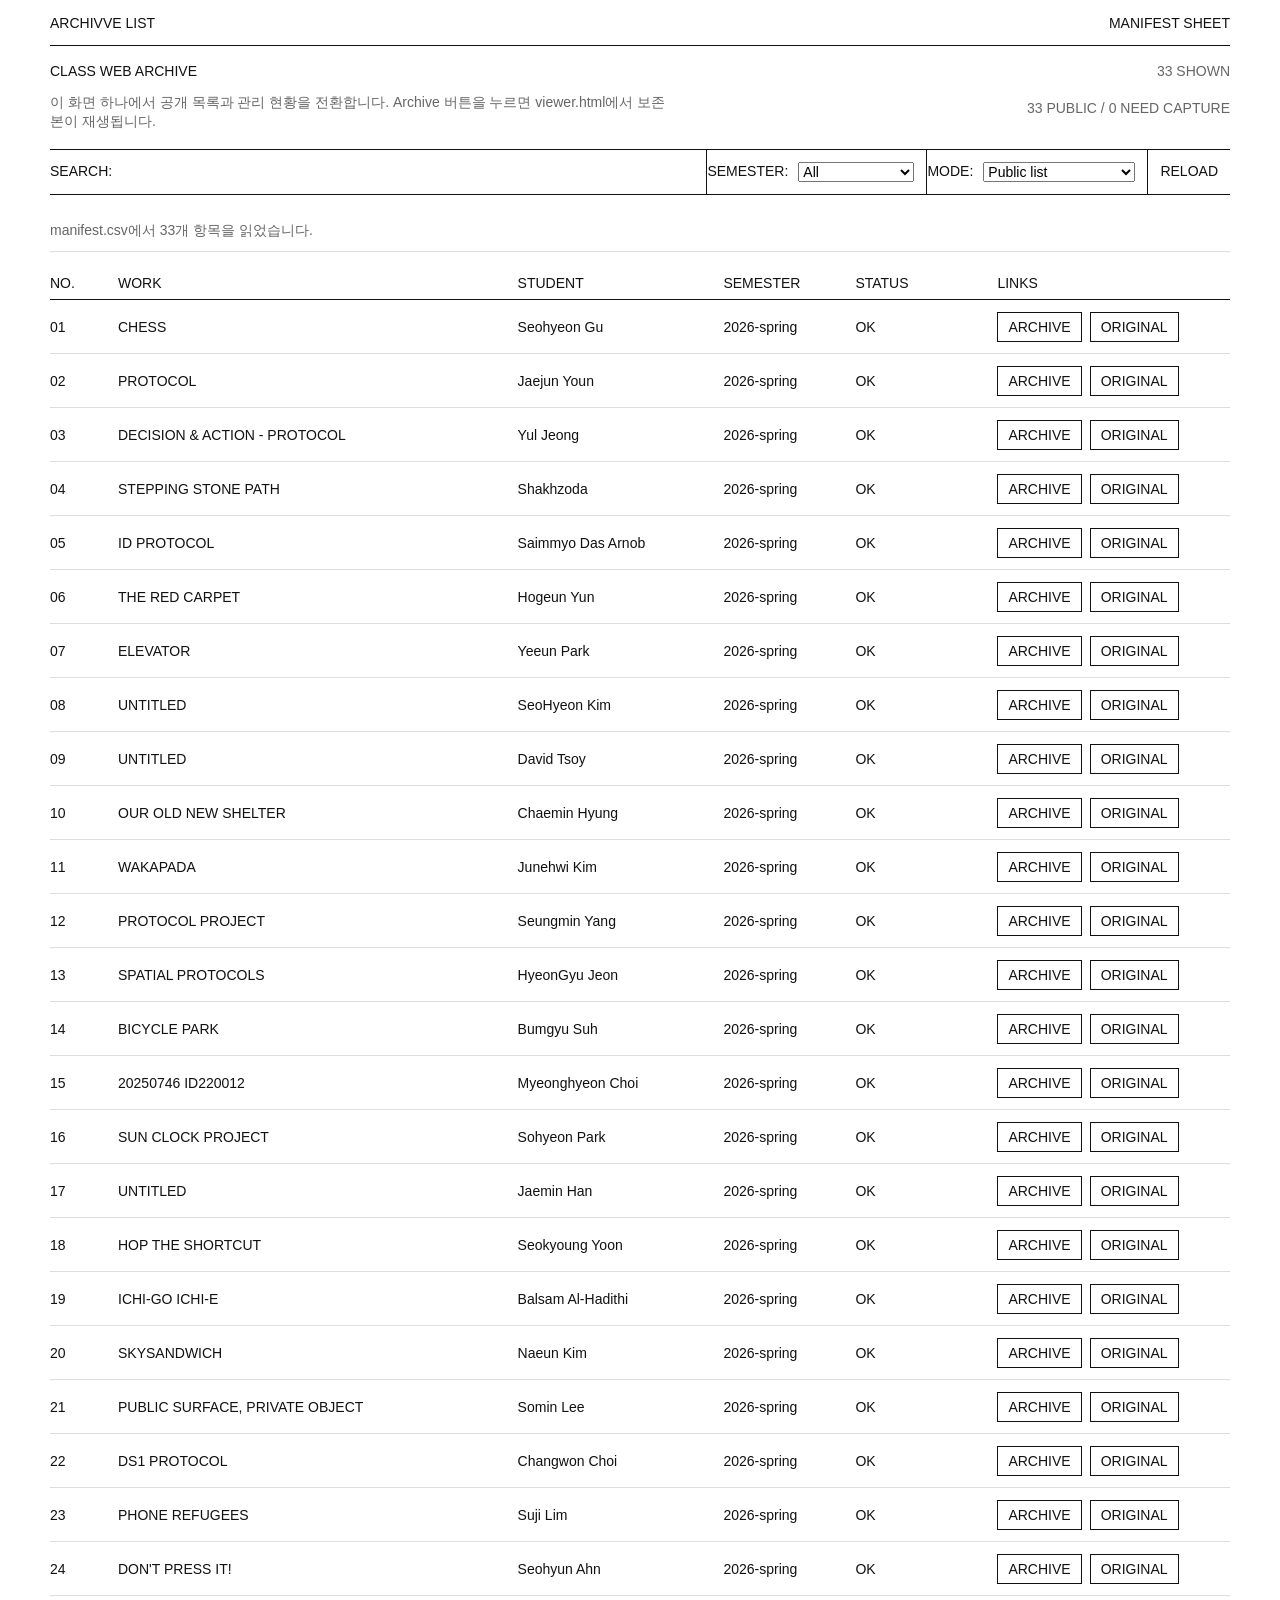
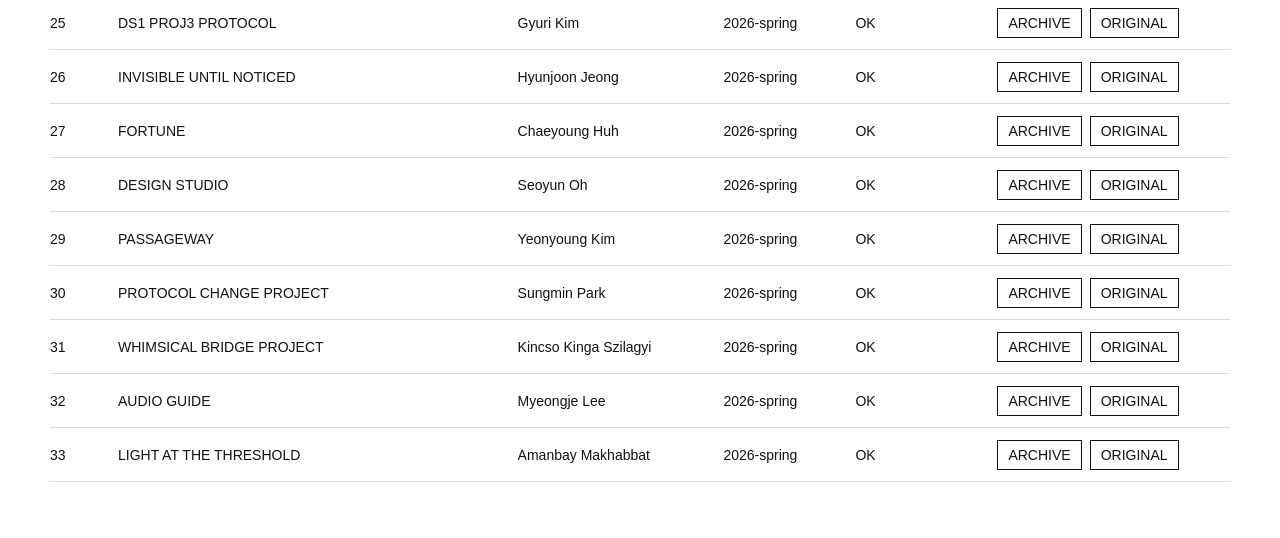
==== index.html @ 6f8f824e "Simplify archive page roles" ====
<!doctype html>
<html lang="ko">
<head>
  <meta charset="utf-8">
  <meta name="viewport" content="width=device-width, initial-scale=1">
  <title>Class Web Archive</title>
  <style>
    :root {
      --bg: #ffffff;
      --text: #111111;
      --muted: #666666;
      --line: #111111;
      --soft-line: #dddddd;
      --mark: #f4e850;
      --font: Arial, "Helvetica Neue", sans-serif;
    }

    * {
      box-sizing: border-box;
    }

    body {
      margin: 0;
      background: var(--bg);
      color: var(--text);
      font-family: var(--font);
      font-size: 14px;
      line-height: 1.35;
    }

    a {
      color: inherit;
    }

    .shell {
      width: min(1180px, calc(100vw - 28px));
      margin: 0 auto;
      padding: 14px 0 56px;
    }

    .topbar,
    .masthead,
    .toolbar,
    .list-head,
    .archive-row {
      border-bottom: 1px solid var(--line);
    }

    .topbar {
      display: flex;
      justify-content: space-between;
      gap: 16px;
      padding-bottom: 12px;
      text-transform: uppercase;
    }

    .topbar a {
      text-decoration: none;
    }

    .topbar a:hover {
      background: var(--mark);
    }

    .masthead {
      display: grid;
      grid-template-columns: minmax(0, 1fr) max-content;
      gap: 20px;
      padding: 16px 0 18px;
    }

    h1 {
      margin: 0;
      font-size: 14px;
      font-weight: 400;
      line-height: 1.35;
      text-transform: uppercase;
    }

    .subtitle,
    .summary,
    .status {
      color: var(--muted);
    }

    .subtitle {
      margin: 12px 0 0;
      max-width: 620px;
    }

    .summary {
      display: grid;
      gap: 6px;
      min-width: 160px;
      text-align: right;
      text-transform: uppercase;
    }

    .toolbar {
      display: grid;
      grid-template-columns: minmax(180px, 1fr) minmax(150px, 220px) minmax(150px, 220px) max-content;
      gap: 0;
      align-items: center;
    }

    label {
      display: grid;
      grid-template-columns: max-content minmax(0, 1fr);
      gap: 10px;
      align-items: center;
      min-height: 44px;
      padding-right: 12px;
      border-right: 1px solid var(--line);
      text-transform: uppercase;
    }

    label:last-of-type {
      border-right: 0;
    }

    input,
    select,
    button {
      font: inherit;
    }

    input[type="search"] {
      width: 100%;
      height: 36px;
      border: 0;
      padding: 0 8px;
    }

    select {
      max-width: 100%;
    }

    button {
      min-height: 44px;
      border: 0;
      border-left: 1px solid var(--line);
      background: #fff;
      color: var(--text);
      padding: 0 12px;
      cursor: pointer;
      text-transform: uppercase;
    }

    button:hover,
    .archive-row:hover {
      background: var(--mark);
    }

    .status {
      padding: 12px 0;
      border-bottom: 1px solid var(--soft-line);
    }

    .list-head,
    .archive-row {
      display: grid;
      grid-template-columns: 56px minmax(220px, 2fr) minmax(140px, 1fr) 120px 130px minmax(220px, 1.2fr);
      gap: 12px;
      align-items: center;
    }

    .list-head {
      min-height: 34px;
      text-transform: uppercase;
    }

    .archive-row {
      min-height: 54px;
      padding: 8px 0;
      border-color: var(--soft-line);
    }

    .work {
      overflow-wrap: anywhere;
      text-transform: uppercase;
    }

    .kind {
      color: var(--muted);
      text-transform: uppercase;
    }

    .state {
      text-transform: uppercase;
    }

    .state.warn {
      background: var(--mark);
      padding: 2px 6px;
      justify-self: start;
    }

    .actions {
      display: flex;
      flex-wrap: wrap;
      gap: 8px;
    }

    .actions a {
      border: 1px solid var(--line);
      padding: 5px 10px;
      text-decoration: none;
      text-transform: uppercase;
      white-space: nowrap;
    }

    .actions a:hover {
      background: var(--text);
      color: var(--bg);
    }

    .actions .none {
      color: var(--muted);
      padding: 5px 0;
    }

    .empty {
      margin: 0;
      padding: 28px 0;
      color: var(--muted);
    }

    @media (max-width: 760px) {
      .masthead,
      .toolbar,
      .list-head,
      .archive-row {
        grid-template-columns: 1fr;
      }

      .summary {
        text-align: left;
      }

      label {
        border-right: 0;
        border-bottom: 1px solid var(--soft-line);
        padding-right: 0;
      }

      button {
        border-left: 0;
        border-top: 1px solid var(--line);
      }

      .list-head {
        display: none;
      }
    }
  </style>
</head>
<body>
  <main class="shell">
    <nav class="topbar" aria-label="Archive">
      <span>archivve list</span>
      <a id="sheet-link" href="#" target="_blank" rel="noopener">manifest sheet</a>
    </nav>

    <header class="masthead">
      <div>
        <h1>Class Web Archive</h1>
        <p class="subtitle">이 화면 하나에서 공개 목록과 관리 현황을 전환합니다. Archive 버튼을 누르면 viewer.html에서 보존본이 재생됩니다.</p>
      </div>
      <div class="summary" aria-live="polite">
        <span id="item-count">0 shown</span>
        <span id="semester-count">0 public</span>
      </div>
    </header>

    <section class="toolbar" aria-label="Archive controls">
      <label>
        <span>Search:</span>
        <input id="search" type="search" autocomplete="off">
      </label>
      <label>
        <span>Semester:</span>
        <select id="semester">
          <option value="">All</option>
        </select>
      </label>
      <label>
        <span>Mode:</span>
        <select id="mode">
          <option value="public">Public list</option>
          <option value="all">All rows</option>
        </select>
      </label>
      <button id="reload" type="button">Reload</button>
    </section>

    <p class="status" id="status">manifest.csv를 읽는 중입니다.</p>

    <section aria-label="Archived works">
      <div class="list-head" aria-hidden="true">
        <span>No.</span>
        <span>Work</span>
        <span>Student</span>
        <span>Semester</span>
        <span>Status</span>
        <span>Links</span>
      </div>
      <div id="archive-list"></div>
      <p class="empty" id="empty-state" hidden>표시할 항목이 없습니다.</p>
    </section>
  </main>

  <script>
    // ── 설정 ──────────────────────────────────────────────────────────
    // 이 페이지는 같은 폴더의 로컬 manifest.csv만 읽어 목록을 만듭니다. 외부 의존 0.
    // 명단 편집은 구글 시트에서 하고, 캡처(캡처.command) 때 manifest.csv로 내려받습니다.
    // 재생(viewer.html)은 서비스워커를 쓰므로 보기.command로 로컬 서버를 띄워 열어야 합니다.
    const VIEWER_URL = "viewer.html";
    // 상단 "manifest sheet" 링크가 가리키는 편집용 구글 시트.
    const SHEET_EDIT_URL = "https://docs.google.com/spreadsheets/d/1ttG_2q0ZKYopjJmkPUF9S3d3azgE8ymeFPboMheGVig/edit";
    // ──────────────────────────────────────────────────────────────────

    const state = {
      rows: [],
      query: "",
      semester: "",
      mode: new URLSearchParams(location.search).get("mode") === "all" ? "all" : "public",
    };

    const list = document.getElementById("archive-list");
    const empty = document.getElementById("empty-state");
    const search = document.getElementById("search");
    const semester = document.getElementById("semester");
    const mode = document.getElementById("mode");
    const reload = document.getElementById("reload");
    const statusLine = document.getElementById("status");
    const itemCount = document.getElementById("item-count");
    const semesterCount = document.getElementById("semester-count");

    document.getElementById("sheet-link").href = SHEET_EDIT_URL;
    mode.value = state.mode;

    function clean(value) {
      return String(value || "").trim();
    }

    function parseCsv(text) {
      const rows = [];
      let row = [];
      let cell = "";
      let quoted = false;

      for (let i = 0; i < text.length; i += 1) {
        const char = text[i];
        const next = text[i + 1];

        if (quoted) {
          if (char === '"' && next === '"') {
            cell += '"';
            i += 1;
          } else if (char === '"') {
            quoted = false;
          } else {
            cell += char;
          }
        } else if (char === '"') {
          quoted = true;
        } else if (char === ",") {
          row.push(cell);
          cell = "";
        } else if (char === "\n") {
          row.push(cell);
          rows.push(row);
          row = [];
          cell = "";
        } else if (char !== "\r") {
          cell += char;
        }
      }

      if (cell || row.length) {
        row.push(cell);
        rows.push(row);
      }

      const headers = (rows.shift() || []).map(clean);
      return rows
        .filter((values) => values.some(clean))
        .map((values) => {
          const item = {};
          headers.forEach((header, index) => {
            item[header] = clean(values[index]);
          });
          return item;
        });
    }

    function isPublic(row) {
      const status = clean(row.status).toLowerCase();
      return status === "ok" || status === "partial";
    }

    function isVisible(row) {
      return state.mode === "all" || isPublic(row);
    }

    function needsCapture(row) {
      const status = clean(row.status).toLowerCase();
      return status === "" || status === "pending" || status === "ready-to-capture" || status === "recapture-needed";
    }

    function slugify(value) {
      let out = "";
      for (const char of String(value).toLowerCase()) {
        if (/\p{L}|\p{N}/u.test(char)) {
          out += char;
        } else if (" -_.".includes(char)) {
          out += "-";
        }
      }
      return out.split("-").filter(Boolean).join("-") || "untitled";
    }

    // 크롤러(tools/crawl_manifest.py)와 같은 규칙으로 wacz 파일명을 정한다.
    function waczFile(row) {
      const file = clean(row.wacz_file);
      if (file) return file;
      const base = clean(row.student_name) || clean(row.title);
      const term = clean(row.semester) || "undated";
      return `${slugify(base)}-${slugify(term)}.wacz`;
    }

    // 재생 소스는 항상 로컬 상대경로 wacz/<semester>/<file> 로 계산한다.
    // 캡처가 안 된 행(대기)은 실제 파일이 없으므로 재생 버튼을 만들지 않는다.
    function archiveUrl(row) {
      const status = clean(row.status).toLowerCase();
      if (!clean(row.wacz_file)) return "";
      if (state.mode !== "all" && !["ok", "partial"].includes(status)) return "";
      const source = `wacz/${clean(row.semester)}/${waczFile(row)}`;
      const params = new URLSearchParams({
        title: clean(row.title) || clean(row.original_url),
        student: clean(row.student_name),
        url: clean(row.original_url),
        source,
      });
      return `${VIEWER_URL}?${params.toString()}`;
    }

    function matches(row) {
      const q = state.query.toLowerCase();
      const haystack = [
        row.title,
        row.student_name,
        row.type,
        row.semester,
        row.original_url,
        row.notes,
      ].map(clean).join(" ").toLowerCase();

      return isVisible(row) &&
        (!state.semester || clean(row.semester) === state.semester) &&
        (!q || haystack.includes(q));
    }

    function renderSummary() {
      const rows = state.rows.filter(isVisible);
      const publicRows = state.rows.filter(isPublic);
      const needCapture = state.rows.filter(needsCapture);
      itemCount.textContent = `${rows.length} shown`;
      semesterCount.textContent = `${publicRows.length} public / ${needCapture.length} need capture`;
    }

    function renderSemesterOptions() {
      const current = semester.value;
      semester.innerHTML = '<option value="">All</option>';
      const values = Array.from(
        new Set(state.rows.map((row) => clean(row.semester)).filter(Boolean))
      ).sort().reverse();

      for (const value of values) {
        const option = document.createElement("option");
        option.value = value;
        option.textContent = value;
        semester.appendChild(option);
      }

      semester.value = values.includes(current) ? current : "";
      state.semester = semester.value;
    }

    function actionLink(label, href) {
      const link = document.createElement("a");
      link.textContent = label;
      link.href = href;
      link.target = "_blank";
      link.rel = "noopener";
      return link;
    }

    function renderRows() {
      list.innerHTML = "";
      const rows = state.rows.filter(matches);
      empty.hidden = rows.length > 0;

      rows.forEach((row, index) => {
        const item = document.createElement("div");
        item.className = "archive-row";

        const number = document.createElement("span");
        number.textContent = String(index + 1).padStart(2, "0");

        const work = document.createElement("span");
        work.className = "work";
        work.textContent = clean(row.title) || "Untitled";
        const kind = clean(row.type).toLowerCase();
        if (kind && kind !== "work") {
          const badge = document.createElement("span");
          badge.className = "kind";
          badge.textContent = ` · ${kind}`;
          work.appendChild(badge);
        }

        const student = document.createElement("span");
        student.textContent = clean(row.student_name) || "-";

        const term = document.createElement("span");
        term.textContent = clean(row.semester) || "-";

        const rowState = clean(row.status).toLowerCase() || "pending";
        const stateCell = document.createElement("span");
        stateCell.className = "state";
        stateCell.textContent = rowState;
        if (!["ok", "partial"].includes(rowState)) stateCell.classList.add("warn");

        const actions = document.createElement("span");
        actions.className = "actions";
        const replay = archiveUrl(row);
        if (replay) actions.appendChild(actionLink("Archive", replay));
        if (clean(row.original_url)) actions.appendChild(actionLink("Original", clean(row.original_url)));
        if (clean(row.drive_link)) actions.appendChild(actionLink("Drive", clean(row.drive_link)));
        if (!actions.childElementCount) {
          const none = document.createElement("span");
          none.className = "none";
          none.textContent = clean(row.status) || "pending";
          actions.appendChild(none);
        }

        item.append(number, work, student, term, stateCell, actions);
        list.appendChild(item);
      });
    }

    function setRows(rows, sourceLabel) {
      state.rows = rows;
      renderSummary();
      renderSemesterOptions();
      renderRows();
      statusLine.textContent = `${sourceLabel}에서 ${rows.length}개 항목을 읽었습니다.`;
    }

    // 같은 폴더의 로컬 manifest.csv만 읽는다. (localhost로 서빙되면 fetch가 동작한다)
    function loadManifest() {
      statusLine.textContent = "manifest.csv를 읽는 중입니다.";
      fetch("manifest.csv", { cache: "no-store" })
        .then((response) => {
          if (!response.ok) throw new Error("manifest.csv");
          return response.text();
        })
        .then((text) => setRows(parseCsv(text), "manifest.csv"))
        .catch(() => {
          setRows([], "manifest.csv");
          statusLine.textContent = "manifest.csv를 읽지 못했습니다. index.html을 직접 열지 말고 보기.command로 실행해 주세요.";
        });
    }

    search.addEventListener("input", (event) => {
      state.query = event.target.value;
      renderRows();
    });

    semester.addEventListener("change", (event) => {
      state.semester = event.target.value;
      renderRows();
    });

    mode.addEventListener("change", (event) => {
      state.mode = event.target.value;
      const next = new URL(location.href);
      if (state.mode === "all") next.searchParams.set("mode", "all");
      else next.searchParams.delete("mode");
      history.replaceState(null, "", next);
      renderSummary();
      renderRows();
    });

    reload.addEventListener("click", loadManifest);

    loadManifest();
  </script>
</body>
</html>
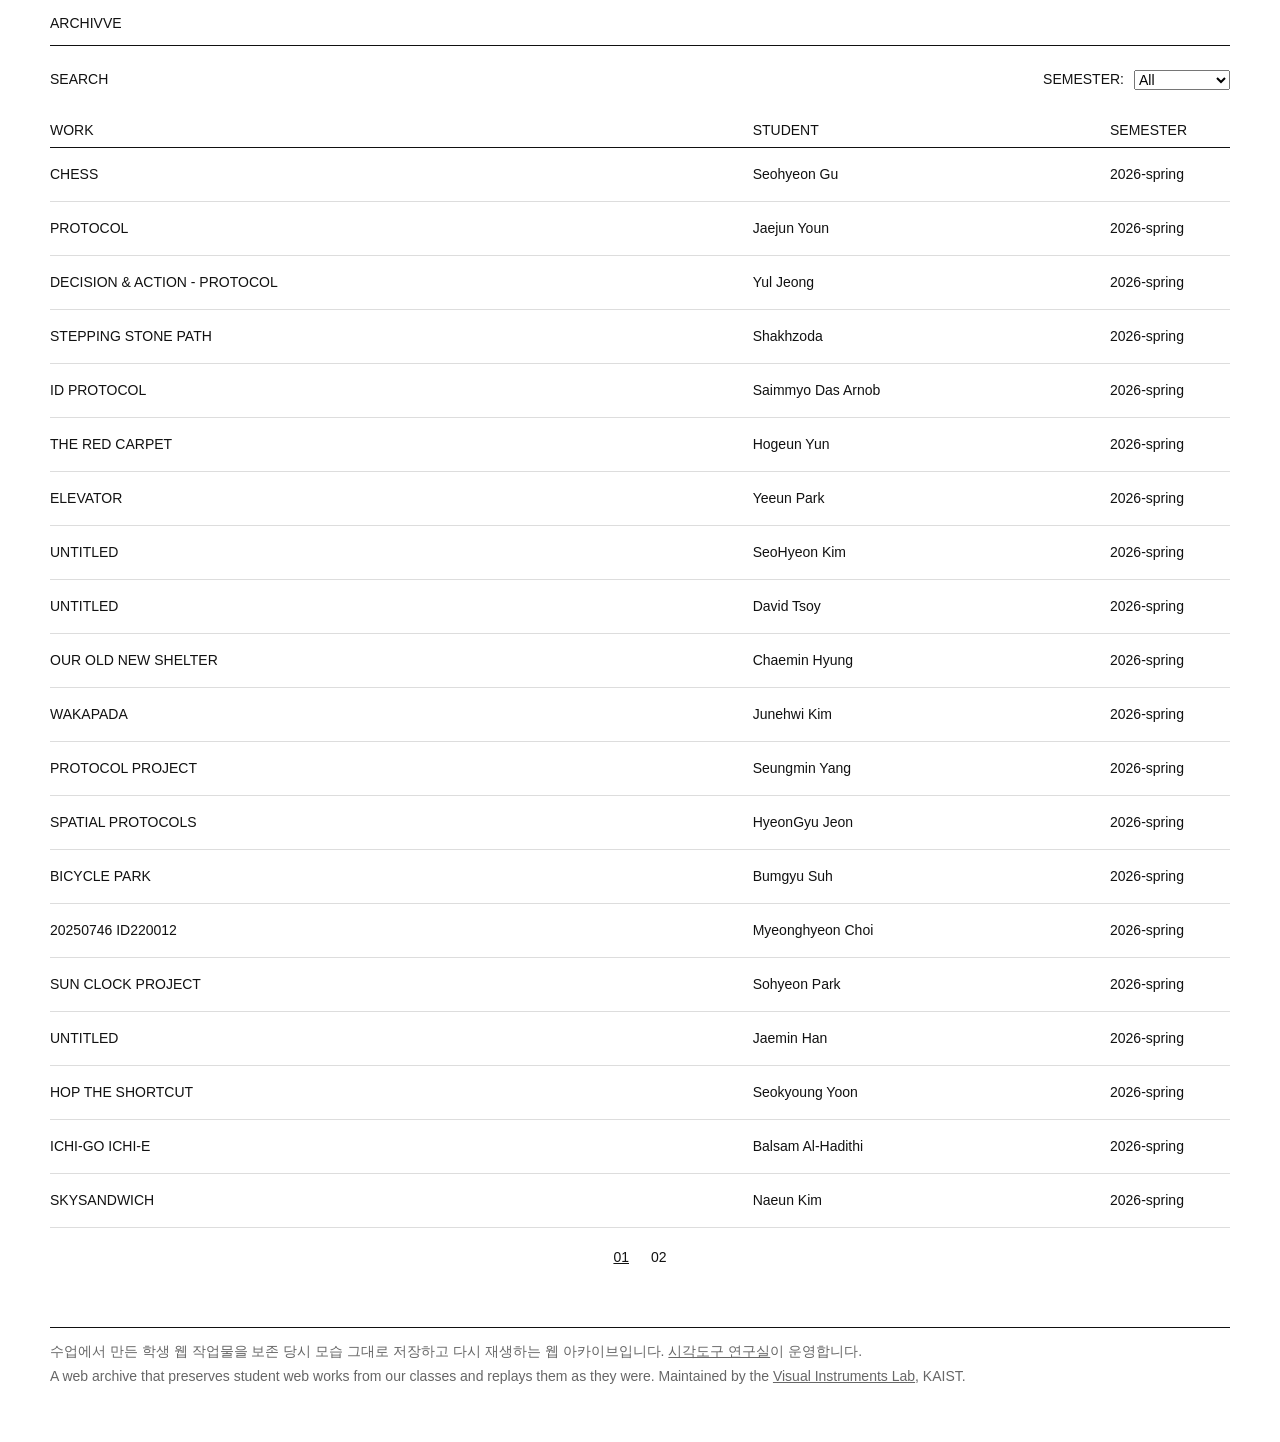
==== commit 92ccad91: "Split index.html into public list and management view The public page (default) now shows only ok/pa" ====
--- a/index.html
+++ b/index.html
@@ -39,8 +39,6 @@
     }
 
     .topbar,
-    .masthead,
-    .toolbar,
     .list-head,
     .archive-row {
       border-bottom: 1px solid var(--line);
@@ -54,53 +52,16 @@
       text-transform: uppercase;
     }
 
-    .topbar a {
-      text-decoration: none;
-    }
-
-    .topbar a:hover {
-      background: var(--mark);
-    }
-
-    .masthead {
-      display: grid;
-      grid-template-columns: minmax(0, 1fr) max-content;
-      gap: 20px;
-      padding: 16px 0 18px;
-    }
-
-    h1 {
-      margin: 0;
-      font-size: 14px;
-      font-weight: 400;
-      line-height: 1.35;
-      text-transform: uppercase;
-    }
-
-    .subtitle,
-    .summary,
     .status {
       color: var(--muted);
     }
 
-    .subtitle {
-      margin: 12px 0 0;
-      max-width: 620px;
-    }
-
-    .summary {
-      display: grid;
-      gap: 6px;
-      min-width: 160px;
-      text-align: right;
-      text-transform: uppercase;
-    }
-
     .toolbar {
-      display: grid;
-      grid-template-columns: minmax(180px, 1fr) minmax(150px, 220px) minmax(150px, 220px) max-content;
-      gap: 0;
+      display: flex;
+      flex-wrap: wrap;
+      gap: 16px;
       align-items: center;
+      padding: 12px 0;
     }
 
     label {
@@ -109,18 +70,43 @@
       gap: 10px;
       align-items: center;
       min-height: 44px;
-      padding-right: 12px;
-      border-right: 1px solid var(--line);
       text-transform: uppercase;
     }
 
-    label:last-of-type {
-      border-right: 0;
+    .toolbar button {
+      min-height: 44px;
+      padding: 0;
+      border: 0;
+      background: none;
+      color: var(--text);
+      font: inherit;
+      text-transform: uppercase;
+      cursor: pointer;
+    }
+
+    .toolbar button:hover,
+    .toolbar button[aria-expanded="true"] {
+      text-decoration: underline;
+    }
+
+    .search-box {
+      display: flex;
+      align-items: center;
+      flex: 1 1 260px;
+      min-height: 44px;
+      border-bottom: 1px solid var(--line);
+    }
+
+    .search-box[hidden] {
+      display: none;
+    }
+
+    .semester-box {
+      margin-left: auto;
     }
 
     input,
-    select,
-    button {
+    select {
       font: inherit;
     }
 
@@ -128,25 +114,19 @@
       width: 100%;
       height: 36px;
       border: 0;
-      padding: 0 8px;
+      padding: 0;
+      background: none;
+    }
+
+    /* 검색칸은 밑줄이 영역 표시를 대신하므로 기본 포커스 링을 없앤다. */
+    input[type="search"]:focus {
+      outline: none;
     }
 
     select {
       max-width: 100%;
     }
 
-    button {
-      min-height: 44px;
-      border: 0;
-      border-left: 1px solid var(--line);
-      background: #fff;
-      color: var(--text);
-      padding: 0 12px;
-      cursor: pointer;
-      text-transform: uppercase;
-    }
-
-    button:hover,
     .archive-row:hover {
       background: var(--mark);
     }
@@ -159,9 +139,25 @@
     .list-head,
     .archive-row {
       display: grid;
-      grid-template-columns: 56px minmax(220px, 2fr) minmax(140px, 1fr) 120px 130px minmax(220px, 1.2fr);
+      grid-template-columns: minmax(220px, 2fr) minmax(140px, 1fr) 120px;
       gap: 12px;
       align-items: center;
+    }
+
+    /* 관리 화면(?mode=all, `archive.py view --all`)에서만 Status·Links 열이 보인다. */
+    body.manage .list-head,
+    body.manage .archive-row {
+      grid-template-columns: minmax(220px, 2fr) minmax(140px, 1fr) 120px 130px minmax(220px, 1.2fr);
+    }
+
+    .col-status,
+    .col-links {
+      display: none;
+    }
+
+    body.manage .col-status,
+    body.manage .col-links {
+      display: block;
     }
 
     .list-head {
@@ -173,15 +169,11 @@
       min-height: 54px;
       padding: 8px 0;
       border-color: var(--soft-line);
+      text-decoration: none;
     }
 
     .work {
       overflow-wrap: anywhere;
-      text-transform: uppercase;
-    }
-
-    .kind {
-      color: var(--muted);
       text-transform: uppercase;
     }
 
@@ -198,20 +190,18 @@
     .actions {
       display: flex;
       flex-wrap: wrap;
-      gap: 8px;
+      gap: 14px;
     }
 
     .actions a {
-      border: 1px solid var(--line);
-      padding: 5px 10px;
-      text-decoration: none;
+      padding: 2px 0;
+      text-decoration: underline;
       text-transform: uppercase;
       white-space: nowrap;
     }
 
     .actions a:hover {
-      background: var(--text);
-      color: var(--bg);
+      background: var(--mark);
     }
 
     .actions .none {
@@ -225,27 +215,60 @@
       color: var(--muted);
     }
 
+    .pager {
+      display: flex;
+      flex-wrap: wrap;
+      justify-content: center;
+      gap: 14px;
+      padding: 18px 0;
+    }
+
+    .pager[hidden] {
+      display: none;
+    }
+
+    .pager button {
+      padding: 2px 4px;
+      border: 0;
+      background: none;
+      color: var(--text);
+      font: inherit;
+      cursor: pointer;
+    }
+
+    .pager button:hover {
+      text-decoration: underline;
+    }
+
+    .pager button[aria-current="page"] {
+      text-decoration: underline;
+    }
+
+    .site-footer {
+      display: grid;
+      gap: 6px;
+      margin-top: 40px;
+      padding-top: 14px;
+      border-top: 1px solid var(--line);
+      color: var(--muted);
+    }
+
+    .site-footer p {
+      margin: 0;
+    }
+
+    .site-footer a:hover {
+      background: var(--mark);
+    }
+
     @media (max-width: 760px) {
-      .masthead,
-      .toolbar,
       .list-head,
       .archive-row {
         grid-template-columns: 1fr;
       }
 
-      .summary {
-        text-align: left;
-      }
-
-      label {
-        border-right: 0;
-        border-bottom: 1px solid var(--soft-line);
-        padding-right: 0;
-      }
-
-      button {
-        border-left: 0;
-        border-top: 1px solid var(--line);
+      .toolbar label {
+        flex: 1 1 100%;
       }
 
       .list-head {
@@ -257,87 +280,70 @@
 <body>
   <main class="shell">
     <nav class="topbar" aria-label="Archive">
-      <span>archivve list</span>
-      <a id="sheet-link" href="#" target="_blank" rel="noopener">manifest sheet</a>
+      <span>archivve</span>
     </nav>
 
-    <header class="masthead">
-      <div>
-        <h1>Class Web Archive</h1>
-        <p class="subtitle">이 화면 하나에서 공개 목록과 관리 현황을 전환합니다. Archive 버튼을 누르면 viewer.html에서 보존본이 재생됩니다.</p>
-      </div>
-      <div class="summary" aria-live="polite">
-        <span id="item-count">0 shown</span>
-        <span id="semester-count">0 public</span>
-      </div>
-    </header>
-
     <section class="toolbar" aria-label="Archive controls">
-      <label>
-        <span>Search:</span>
-        <input id="search" type="search" autocomplete="off">
-      </label>
-      <label>
+      <button id="search-toggle" type="button" aria-expanded="false" aria-controls="search-box">Search</button>
+      <span class="search-box" id="search-box" hidden>
+        <input id="search" type="search" autocomplete="off" aria-label="Search">
+      </span>
+      <label class="semester-box">
         <span>Semester:</span>
         <select id="semester">
           <option value="">All</option>
         </select>
       </label>
-      <label>
-        <span>Mode:</span>
-        <select id="mode">
-          <option value="public">Public list</option>
-          <option value="all">All rows</option>
-        </select>
-      </label>
-      <button id="reload" type="button">Reload</button>
     </section>
 
     <p class="status" id="status">manifest.csv를 읽는 중입니다.</p>
 
     <section aria-label="Archived works">
       <div class="list-head" aria-hidden="true">
-        <span>No.</span>
         <span>Work</span>
         <span>Student</span>
         <span>Semester</span>
-        <span>Status</span>
-        <span>Links</span>
+        <span class="col-status">Status</span>
+        <span class="col-links">Links</span>
       </div>
       <div id="archive-list"></div>
       <p class="empty" id="empty-state" hidden>표시할 항목이 없습니다.</p>
     </section>
+
+    <nav class="pager" id="pager" aria-label="Pages" hidden></nav>
+
+    <footer class="site-footer">
+      <p>수업에서 만든 학생 웹 작업물을 보존 당시 모습 그대로 저장하고 다시 재생하는 웹 아카이브입니다. <a href="https://visual-instruments.kaist.ac.kr" target="_blank" rel="noopener">시각도구 연구실</a>이 운영합니다.</p>
+      <p>A web archive that preserves student web works from our classes and replays them as they were. Maintained by the <a href="https://visual-instruments.kaist.ac.kr" target="_blank" rel="noopener">Visual Instruments Lab</a>, KAIST.</p>
+    </footer>
   </main>
 
   <script>
     // ── 설정 ──────────────────────────────────────────────────────────
     // 이 페이지는 같은 폴더의 로컬 manifest.csv만 읽어 목록을 만듭니다. 외부 의존 0.
-    // 명단 편집은 구글 시트에서 하고, 캡처(캡처.command) 때 manifest.csv로 내려받습니다.
-    // 재생(viewer.html)은 서비스워커를 쓰므로 보기.command로 로컬 서버를 띄워 열어야 합니다.
+    // 기본은 공개 목록(status가 ok/partial인 행만). `?mode=all`로 열면 전체 행과
+    // Status 열이 보이는 관리 화면이 된다 — `python3 archive.py view --all`이 이 주소를 연다.
+    // 재생(viewer.html)은 서비스워커를 쓰므로 `python3 archive.py view`로 로컬 서버를 띄워 열어야 합니다.
     const VIEWER_URL = "viewer.html";
-    // 상단 "manifest sheet" 링크가 가리키는 편집용 구글 시트.
-    const SHEET_EDIT_URL = "https://docs.google.com/spreadsheets/d/1ttG_2q0ZKYopjJmkPUF9S3d3azgE8ymeFPboMheGVig/edit";
+    const PAGE_SIZE = 20;
     // ──────────────────────────────────────────────────────────────────
 
     const state = {
       rows: [],
       query: "",
       semester: "",
+      page: 1,
       mode: new URLSearchParams(location.search).get("mode") === "all" ? "all" : "public",
     };
 
     const list = document.getElementById("archive-list");
     const empty = document.getElementById("empty-state");
+    const pager = document.getElementById("pager");
     const search = document.getElementById("search");
     const semester = document.getElementById("semester");
-    const mode = document.getElementById("mode");
-    const reload = document.getElementById("reload");
     const statusLine = document.getElementById("status");
-    const itemCount = document.getElementById("item-count");
-    const semesterCount = document.getElementById("semester-count");
-
-    document.getElementById("sheet-link").href = SHEET_EDIT_URL;
-    mode.value = state.mode;
+
+    document.body.classList.toggle("manage", state.mode === "all");
 
     function clean(value) {
       return String(value || "").trim();
@@ -403,11 +409,6 @@
       return state.mode === "all" || isPublic(row);
     }
 
-    function needsCapture(row) {
-      const status = clean(row.status).toLowerCase();
-      return status === "" || status === "pending" || status === "ready-to-capture" || status === "recapture-needed";
-    }
-
     function slugify(value) {
       let out = "";
       for (const char of String(value).toLowerCase()) {
@@ -450,7 +451,6 @@
       const haystack = [
         row.title,
         row.student_name,
-        row.type,
         row.semester,
         row.original_url,
         row.notes,
@@ -459,14 +459,6 @@
       return isVisible(row) &&
         (!state.semester || clean(row.semester) === state.semester) &&
         (!q || haystack.includes(q));
-    }
-
-    function renderSummary() {
-      const rows = state.rows.filter(isVisible);
-      const publicRows = state.rows.filter(isPublic);
-      const needCapture = state.rows.filter(needsCapture);
-      itemCount.textContent = `${rows.length} shown`;
-      semesterCount.textContent = `${publicRows.length} public / ${needCapture.length} need capture`;
     }
 
     function renderSemesterOptions() {
@@ -496,28 +488,53 @@
       return link;
     }
 
+    function renderPager(pageCount) {
+      pager.innerHTML = "";
+      pager.hidden = pageCount <= 1;
+
+      for (let page = 1; page <= pageCount && pageCount > 1; page += 1) {
+        const button = document.createElement("button");
+        button.type = "button";
+        button.textContent = String(page).padStart(2, "0");
+        if (page === state.page) button.setAttribute("aria-current", "page");
+        button.addEventListener("click", () => {
+          state.page = page;
+          renderRows();
+          window.scrollTo(0, 0);
+        });
+        pager.appendChild(button);
+      }
+    }
+
     function renderRows() {
       list.innerHTML = "";
       const rows = state.rows.filter(matches);
       empty.hidden = rows.length > 0;
 
-      rows.forEach((row, index) => {
-        const item = document.createElement("div");
+      const pageCount = Math.max(1, Math.ceil(rows.length / PAGE_SIZE));
+      if (state.page > pageCount) state.page = pageCount;
+      const pageStart = (state.page - 1) * PAGE_SIZE;
+      renderPager(pageCount);
+
+      rows.slice(pageStart, pageStart + PAGE_SIZE).forEach((row) => {
+        const replay = archiveUrl(row);
+
+        // 공개 화면에선 행 자체가 재생 링크다(별도 버튼 없음).
+        // 관리 화면에선 검수용 Archive/Original 버튼을 Links 열에 둔다.
+        let item;
+        if (state.mode !== "all" && replay) {
+          item = document.createElement("a");
+          item.href = replay;
+          item.target = "_blank";
+          item.rel = "noopener";
+        } else {
+          item = document.createElement("div");
+        }
         item.className = "archive-row";
-
-        const number = document.createElement("span");
-        number.textContent = String(index + 1).padStart(2, "0");
 
         const work = document.createElement("span");
         work.className = "work";
         work.textContent = clean(row.title) || "Untitled";
-        const kind = clean(row.type).toLowerCase();
-        if (kind && kind !== "work") {
-          const badge = document.createElement("span");
-          badge.className = "kind";
-          badge.textContent = ` · ${kind}`;
-          work.appendChild(badge);
-        }
 
         const student = document.createElement("span");
         student.textContent = clean(row.student_name) || "-";
@@ -525,74 +542,86 @@
         const term = document.createElement("span");
         term.textContent = clean(row.semester) || "-";
 
-        const rowState = clean(row.status).toLowerCase() || "pending";
-        const stateCell = document.createElement("span");
-        stateCell.className = "state";
-        stateCell.textContent = rowState;
-        if (!["ok", "partial"].includes(rowState)) stateCell.classList.add("warn");
-
-        const actions = document.createElement("span");
-        actions.className = "actions";
-        const replay = archiveUrl(row);
-        if (replay) actions.appendChild(actionLink("Archive", replay));
-        if (clean(row.original_url)) actions.appendChild(actionLink("Original", clean(row.original_url)));
-        if (clean(row.drive_link)) actions.appendChild(actionLink("Drive", clean(row.drive_link)));
-        if (!actions.childElementCount) {
-          const none = document.createElement("span");
-          none.className = "none";
-          none.textContent = clean(row.status) || "pending";
-          actions.appendChild(none);
+        item.append(work, student, term);
+
+        if (state.mode === "all") {
+          const rowState = clean(row.status).toLowerCase() || "pending";
+          const stateCell = document.createElement("span");
+          stateCell.className = "state";
+          stateCell.textContent = rowState;
+          if (!["ok", "partial"].includes(rowState)) stateCell.classList.add("warn");
+
+          const actions = document.createElement("span");
+          actions.className = "actions";
+          if (replay) actions.appendChild(actionLink("Archive", replay));
+          if (clean(row.original_url)) actions.appendChild(actionLink("Original", clean(row.original_url)));
+          if (!actions.childElementCount) {
+            const none = document.createElement("span");
+            none.className = "none";
+            none.textContent = "-";
+            actions.appendChild(none);
+          }
+
+          item.append(stateCell, actions);
         }
 
-        item.append(number, work, student, term, stateCell, actions);
         list.appendChild(item);
       });
     }
 
-    function setRows(rows, sourceLabel) {
+    function setRows(rows) {
       state.rows = rows;
-      renderSummary();
       renderSemesterOptions();
       renderRows();
-      statusLine.textContent = `${sourceLabel}에서 ${rows.length}개 항목을 읽었습니다.`;
+      statusLine.hidden = true;
     }
 
     // 같은 폴더의 로컬 manifest.csv만 읽는다. (localhost로 서빙되면 fetch가 동작한다)
     function loadManifest() {
-      statusLine.textContent = "manifest.csv를 읽는 중입니다.";
+      statusLine.hidden = false;
+      statusLine.textContent = "목록을 불러오는 중입니다.";
       fetch("manifest.csv", { cache: "no-store" })
         .then((response) => {
           if (!response.ok) throw new Error("manifest.csv");
           return response.text();
         })
-        .then((text) => setRows(parseCsv(text), "manifest.csv"))
+        .then((text) => setRows(parseCsv(text)))
         .catch(() => {
-          setRows([], "manifest.csv");
-          statusLine.textContent = "manifest.csv를 읽지 못했습니다. index.html을 직접 열지 말고 보기.command로 실행해 주세요.";
+          setRows([]);
+          statusLine.hidden = false;
+          statusLine.textContent = "목록을 읽지 못했습니다. index.html을 직접 열지 말고 `python3 archive.py view`로 실행해 주세요.";
         });
     }
+
+    const searchToggle = document.getElementById("search-toggle");
+    const searchBox = document.getElementById("search-box");
+
+    searchToggle.addEventListener("click", () => {
+      const opening = searchBox.hidden;
+      searchBox.hidden = !opening;
+      searchToggle.setAttribute("aria-expanded", String(opening));
+      if (opening) {
+        search.focus();
+      } else if (state.query) {
+        // 검색바를 닫으면 숨은 필터가 남지 않게 검색어도 지운다.
+        search.value = "";
+        state.query = "";
+        state.page = 1;
+        renderRows();
+      }
+    });
 
     search.addEventListener("input", (event) => {
       state.query = event.target.value;
+      state.page = 1;
       renderRows();
     });
 
     semester.addEventListener("change", (event) => {
       state.semester = event.target.value;
+      state.page = 1;
       renderRows();
     });
-
-    mode.addEventListener("change", (event) => {
-      state.mode = event.target.value;
-      const next = new URL(location.href);
-      if (state.mode === "all") next.searchParams.set("mode", "all");
-      else next.searchParams.delete("mode");
-      history.replaceState(null, "", next);
-      renderSummary();
-      renderRows();
-    });
-
-    reload.addEventListener("click", loadManifest);
 
     loadManifest();
   </script>
